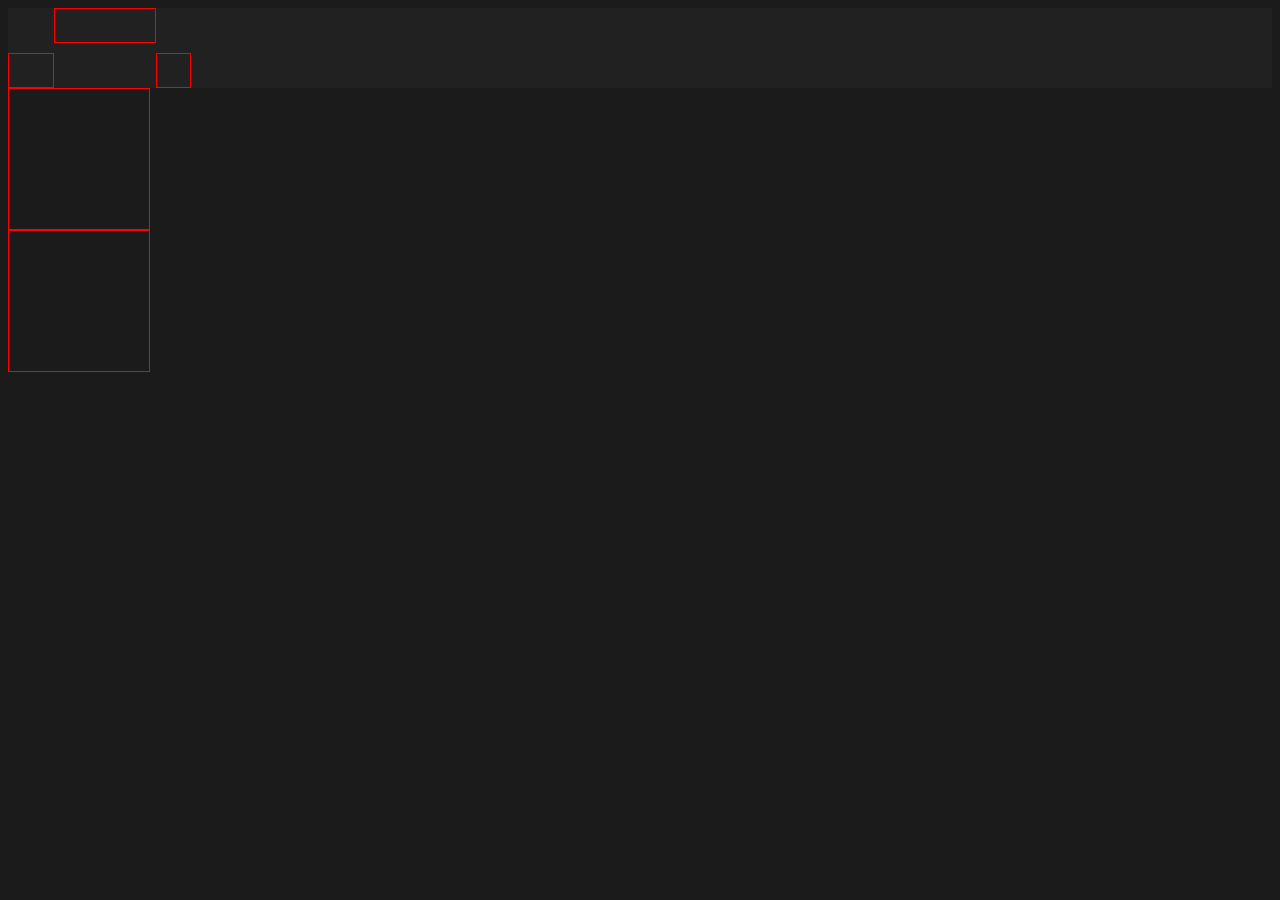
==== html/index.html @ 21bd5998 "Created index.html file used for the Menu HomePage" ====
<!DOCTYPE html>
<html lang="it">
<head>
    <meta charset="UTF-8">
    <meta name="viewport" content="width=device-width, initial-scale=1.0">
    <link href="../css/base.css" rel="stylesheet">
    <link href="../css/shared.css" rel="stylesheet">
    <link href="../css/menu.css" rel="stylesheet">
    <link href="https://cdn.jsdelivr.net/npm/bootstrap@5.3.2/dist/css/bootstrap.min.css" rel="stylesheet" integrity="sha384-T3c6CoIi6uLrA9TneNEoa7RxnatzjcDSCmG1MXxSR1GAsXEV/Dwwykc2MPK8M2HN" crossorigin="anonymous">
    <script src="https://cdn.jsdelivr.net/npm/bootstrap@5.3.2/dist/js/bootstrap.bundle.min.js" integrity="sha384-C6RzsynM9kWDrMNeT87bh95OGNyZPhcTNXj1NW7RuBCsyN/o0jlpcV8Qyq46cDfL" crossorigin="anonymous"></script>
    <title>Menu - Home</title>
</head>
<body>
    <div class="container-fluid p-0 m-0 text-center">
        <div class="row">
            <div class="col-12 lvlx-header">
                <div class="lvlx-header-hamburger">
                    
                </div>
                <div class="lvlx-header-logo">

                </div>
                <div class="lvlx-header-back-button">

                </div>
            </div>
        </div>
        <div class="row p-0 m-0">
            <div class="col p-0 m-0">
                <div class="menu-item">
                    
                </div>
            </div>
            <div class="col p-0 m-0">
                <div class="menu-item">
                    
                </div>
            </div>
        </div>
        <div class="row">
            <div class="col"></div>
            <div class="col"></div>
        </div>
        <div class="row">
            <div class="col"></div>
            <div class="col"></div>
        </div>
        <div class="row">
            <div class="col"></div>
            <div class="col"></div>
        </div>
        <div class="row">
            <div class="col"></div>
            <div class="col"></div>
        </div>
    </div>
</body>
</html>
---- css/base.css ----
body {
    background-color: #1B1B1B !important;
}
---- css/shared.css ----
.lvlx-header {
    padding: 0;
    margin: 0;
    height: 80px;
    width: 100%;
    background-color: #212121;
    display: flex;
    flex-wrap: nowrap;
    flex-flow: row;
}

.lvlx-header-hamburger {
    width: 44px;
    height: 33px;
    margin-top: auto;
    border: 1px solid red;
}

.lvlx-header-logo {
    height: 33px;
    width: 100px;
    border: 1px solid red;
}

.lvlx-header-back-button {
    width: 33px;
    height: 33px;
    margin-top: auto;
    border: 1px solid red;
}
---- css/menu.css ----
.menu-item {
    border: 1px solid red !important;
    width: 140px;
    height: 140px;
}

.menu-icon {

}
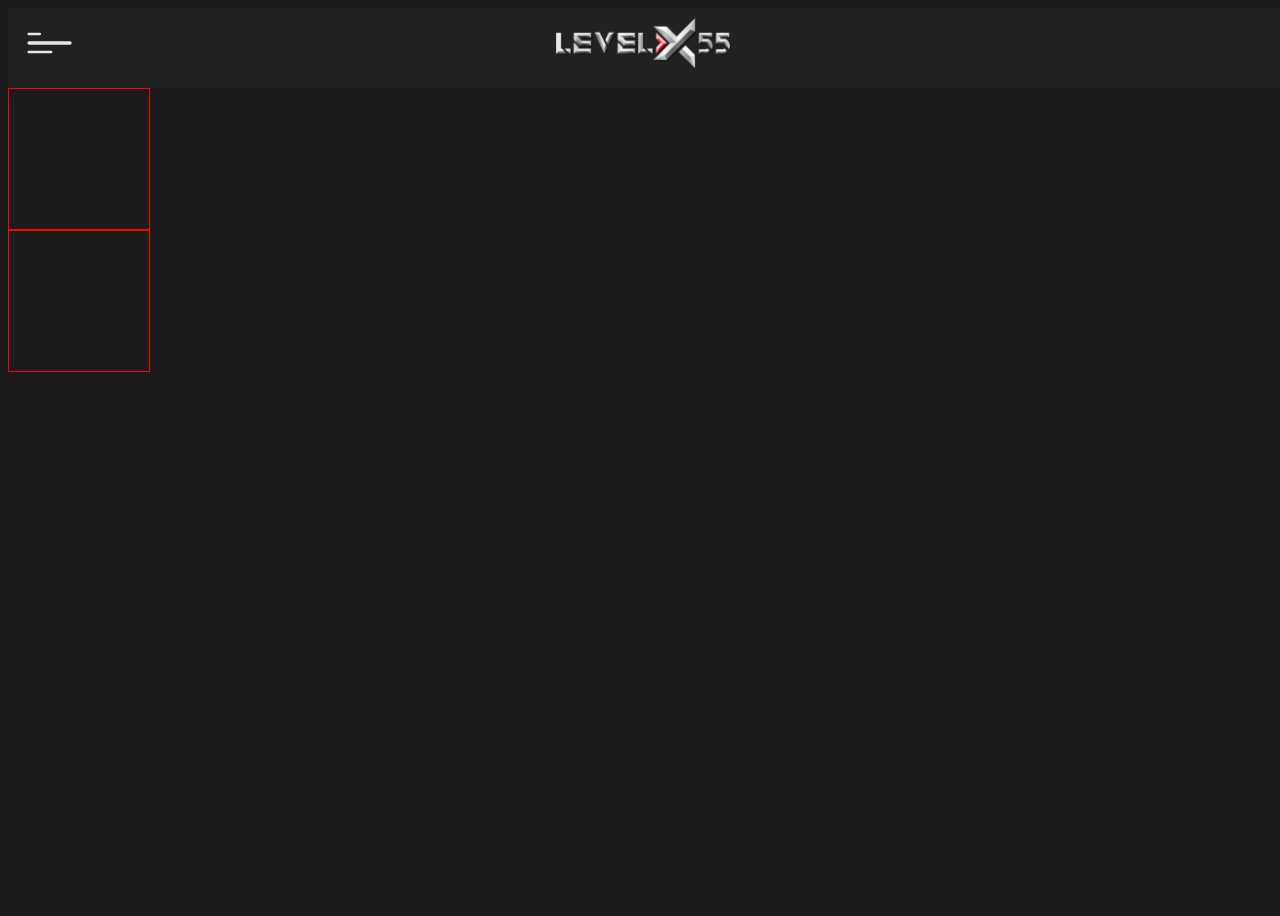
==== commit 6796ebad: "Created Header, need to add navigation" ====
--- a/html/index.html
+++ b/html/index.html
@@ -3,6 +3,13 @@
 <head>
     <meta charset="UTF-8">
     <meta name="viewport" content="width=device-width, initial-scale=1.0">
+    <link rel="manifest" href="../imgs/favicons/site.webmanifest">
+    <link rel="apple-touch-icon" href="../imgs/favicons/apple-touch-icon.png">
+    <link rel="icon" type="image/png" sizes="192x192"  href="../imgs/favicons/android-chrome-192x192.png">
+    <link rel="icon" type="image/png" sizes="512x512"  href="../imgs/favicons/android-chrome-512x512.png">
+    <link rel="icon" type="image/png" sizes="32x32"  href="../imgs/favicons/favicon-32x32.png">
+    <link rel="icon" type="image/png" sizes="16x16"  href="../imgs/favicons/favicon-16x16.png">
+    <link rel="icon" type="image/png"  href="../imgs/favicons/favicon.ico">
     <link href="../css/base.css" rel="stylesheet">
     <link href="../css/shared.css" rel="stylesheet">
     <link href="../css/menu.css" rel="stylesheet">
@@ -11,20 +18,28 @@
     <title>Menu - Home</title>
 </head>
 <body>
-    <div class="container-fluid p-0 m-0 text-center">
-        <div class="row">
-            <div class="col-12 lvlx-header">
-                <div class="lvlx-header-hamburger">
-                    
-                </div>
-                <div class="lvlx-header-logo">
-
-                </div>
-                <div class="lvlx-header-back-button">
-
-                </div>
+    <div class="container-fluid p-0 m-0">
+        <!--Header-->
+        
+        <div class="lvlx-header">
+            <div class="lvlx-header-hamburger-container">
+                <svg class="lvlx-header-hamburger" viewBox="0 0 44 34" fill="none" xmlns="http://www.w3.org/2000/svg">
+                    <rect x="3" y="8" width="12" height="2.25" rx="1.125" fill="#E8E8E9"/>
+                    <rect x="3" y="15.5" width="39" height="3" rx="1.5" fill="#E8E8E9"/>
+                    <rect x="3" y="23.75" width="22" height="2.25" rx="1.125" fill="#E8E8E9"/>
+                </svg>
+            </div>
+            <div class="lvlx-header-logo-container">
+                <img src="../imgs/levelx55-header-logo.png" alt="LevelX55 Logo" class="lvlx-header-logo">
+            </div>
+            <div class="lvlx-header-back-button-container">
+                <svg class="lvlx-header-back-button" width="40" height="40" viewBox="0 0 33 33" fill="none" xmlns="http://www.w3.org/2000/svg">
+                    <path d="M14.4375 26.8125L4.125 16.5M4.125 16.5L14.4375 6.1875M4.125 16.5H28.875" stroke="#E8E8E9" stroke-width="2" stroke-linecap="round" stroke-linejoin="round"/>
+                </svg>
             </div>
         </div>
+        
+        <!--End Header-->
         <div class="row p-0 m-0">
             <div class="col p-0 m-0">
                 <div class="menu-item">
--- a/css/base.css
+++ b/css/base.css
@@ -1,3 +1,5 @@
 body {
     background-color: #1B1B1B !important;
+    width: 100%;
+    height: 100vh;
 }--- a/css/shared.css
+++ b/css/shared.css
@@ -5,26 +5,49 @@
     width: 100%;
     background-color: #212121;
     display: flex;
-    flex-wrap: nowrap;
-    flex-flow: row;
+    flex-wrap: wrap;
+    flex-direction: row;    
+    justify-content: space-between;
+    align-content: center;
+}
+
+.lvlx-header-hamburger-container {
+    width: 50px;
+    height: 50px;
+    margin-left: 1rem;
 }
 
 .lvlx-header-hamburger {
-    width: 44px;
-    height: 33px;
-    margin-top: auto;
-    border: 1px solid red;
+    width: 50px;
+    height: 50px;
+    cursor: pointer;
 }
 
+.lvlx-header-logo-container {
+    height: 50px;
+    aspect-ratio: 180/50;
+}
 .lvlx-header-logo {
-    height: 33px;
-    width: 100px;
-    border: 1px solid red;
+    width: 100%;
+    height: 100%;
+    object-fit: contain;
+    cursor: pointer;
+}
+
+.lvlx-header-back-button-container {
+    width: 50px;
+    height: 50px;
+    margin-right: 1rem;
+    padding: 5px;
 }
 
 .lvlx-header-back-button {
-    width: 33px;
-    height: 33px;
-    margin-top: auto;
-    border: 1px solid red;
+    width: 100%;
+    height: 100%;
+    cursor: pointer;
+    display: none;
+}
+
+.lvlx-header-back-button.visible {
+    display: inline-block;
 }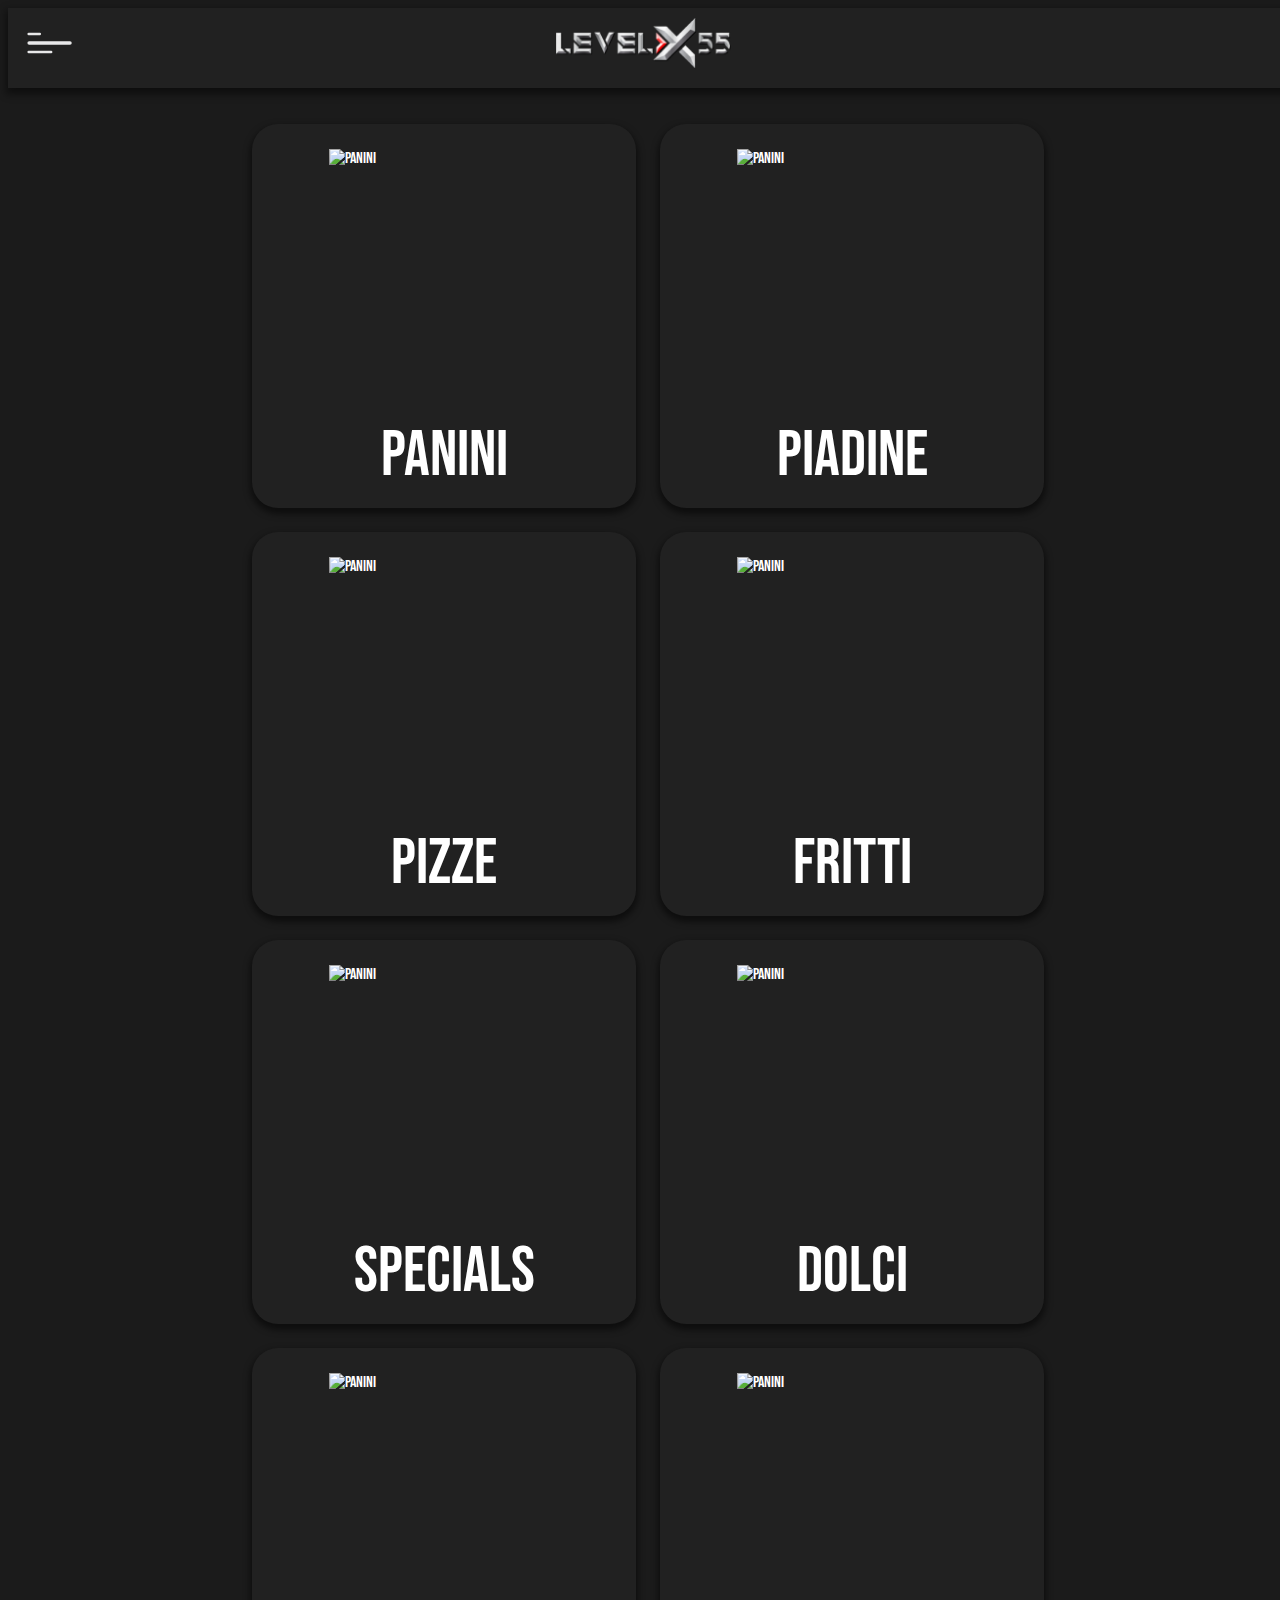
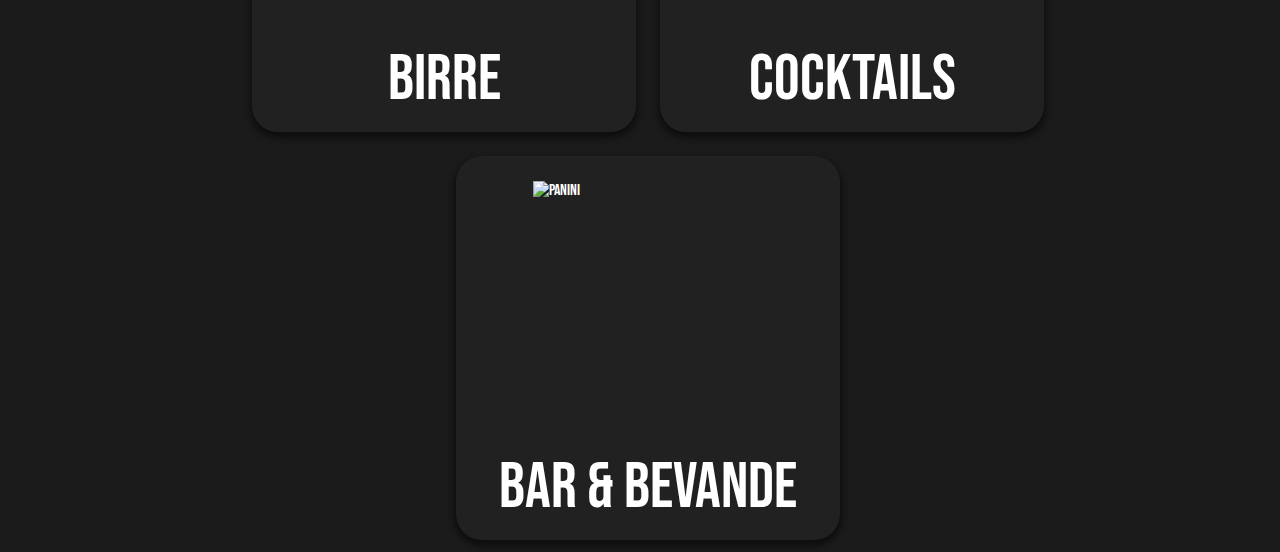
==== commit 4a2492c2: "Header and Index done." ====
--- a/html/index.html
+++ b/html/index.html
@@ -3,6 +3,7 @@
 <head>
     <meta charset="UTF-8">
     <meta name="viewport" content="width=device-width, initial-scale=1.0">
+
     <link rel="manifest" href="../imgs/favicons/site.webmanifest">
     <link rel="apple-touch-icon" href="../imgs/favicons/apple-touch-icon.png">
     <link rel="icon" type="image/png" sizes="192x192"  href="../imgs/favicons/android-chrome-192x192.png">
@@ -10,64 +11,111 @@
     <link rel="icon" type="image/png" sizes="32x32"  href="../imgs/favicons/favicon-32x32.png">
     <link rel="icon" type="image/png" sizes="16x16"  href="../imgs/favicons/favicon-16x16.png">
     <link rel="icon" type="image/png"  href="../imgs/favicons/favicon.ico">
+
+    <script src="../js/header.js" defer></script>
     <link href="../css/base.css" rel="stylesheet">
     <link href="../css/shared.css" rel="stylesheet">
     <link href="../css/menu.css" rel="stylesheet">
+
     <link href="https://cdn.jsdelivr.net/npm/bootstrap@5.3.2/dist/css/bootstrap.min.css" rel="stylesheet" integrity="sha384-T3c6CoIi6uLrA9TneNEoa7RxnatzjcDSCmG1MXxSR1GAsXEV/Dwwykc2MPK8M2HN" crossorigin="anonymous">
     <script src="https://cdn.jsdelivr.net/npm/bootstrap@5.3.2/dist/js/bootstrap.bundle.min.js" integrity="sha384-C6RzsynM9kWDrMNeT87bh95OGNyZPhcTNXj1NW7RuBCsyN/o0jlpcV8Qyq46cDfL" crossorigin="anonymous"></script>
+    
+    <link rel="preconnect" href="https://fonts.googleapis.com">
+    <link rel="preconnect" href="https://fonts.gstatic.com" crossorigin>
+    <link href="https://fonts.googleapis.com/css2?family=Bebas+Neue&display=swap" rel="stylesheet">
+
     <title>Menu - Home</title>
 </head>
 <body>
-    <div class="container-fluid p-0 m-0">
-        <!--Header-->
-        
-        <div class="lvlx-header">
-            <div class="lvlx-header-hamburger-container">
-                <svg class="lvlx-header-hamburger" viewBox="0 0 44 34" fill="none" xmlns="http://www.w3.org/2000/svg">
-                    <rect x="3" y="8" width="12" height="2.25" rx="1.125" fill="#E8E8E9"/>
-                    <rect x="3" y="15.5" width="39" height="3" rx="1.5" fill="#E8E8E9"/>
-                    <rect x="3" y="23.75" width="22" height="2.25" rx="1.125" fill="#E8E8E9"/>
-                </svg>
-            </div>
-            <div class="lvlx-header-logo-container">
+
+    <!--Header-->
+    
+    <div class="lvlx-header">
+        <div class="lvlx-header-hamburger-container">
+            <svg class="lvlx-header-hamburger" viewBox="0 0 44 34" fill="none" xmlns="http://www.w3.org/2000/svg">
+                <rect x="3" y="8" width="12" height="2.25" rx="1.125" fill="#E8E8E9"/>
+                <rect x="3" y="15.5" width="39" height="3" rx="1.5" fill="#E8E8E9"/>
+                <rect x="3" y="23.75" width="22" height="2.25" rx="1.125" fill="#E8E8E9"/>
+            </svg>
+        </div>
+        <div class="lvlx-header-logo-container">
+            <a href="">
                 <img src="../imgs/levelx55-header-logo.png" alt="LevelX55 Logo" class="lvlx-header-logo">
-            </div>
-            <div class="lvlx-header-back-button-container">
+            </a>
+        </div>
+        <div class="lvlx-header-back-button-container">
+            <a class="lvlx-header-back-button-link">
                 <svg class="lvlx-header-back-button" width="40" height="40" viewBox="0 0 33 33" fill="none" xmlns="http://www.w3.org/2000/svg">
                     <path d="M14.4375 26.8125L4.125 16.5M4.125 16.5L14.4375 6.1875M4.125 16.5H28.875" stroke="#E8E8E9" stroke-width="2" stroke-linecap="round" stroke-linejoin="round"/>
                 </svg>
-            </div>
-        </div>
-        
-        <!--End Header-->
-        <div class="row p-0 m-0">
-            <div class="col p-0 m-0">
-                <div class="menu-item">
-                    
-                </div>
-            </div>
-            <div class="col p-0 m-0">
-                <div class="menu-item">
-                    
-                </div>
-            </div>
-        </div>
-        <div class="row">
-            <div class="col"></div>
-            <div class="col"></div>
-        </div>
-        <div class="row">
-            <div class="col"></div>
-            <div class="col"></div>
-        </div>
-        <div class="row">
-            <div class="col"></div>
-            <div class="col"></div>
-        </div>
-        <div class="row">
-            <div class="col"></div>
-            <div class="col"></div>
+            </a>
         </div>
     </div>
+    
+    <!--End Header-->
+
+    <!--Menu-->
+
+    <div class="lvlx-menu-container">
+
+        <div class="lvlx-menu-row">
+            <a href="./panini.html" class="lvlx-menu-item">
+                <img src="../imgs/icons/panini-icon.png" alt="Panini" class="lvlx-menu-item-icon">
+                <div class="lvlx-menu-item-text">PANINI</div>
+            </a>
+            <a href="./piadine.html" class="lvlx-menu-item">
+                <img src="../imgs/icons/piadine-icon.png" alt="Panini" class="lvlx-menu-item-icon">
+                <div class="lvlx-menu-item-text">PIADINE</div>
+            </a>
+        </div>
+
+        <div class="lvlx-menu-row">
+            <a href="./pizze.html" class="lvlx-menu-item">
+                <img src="../imgs/icons/pizze-icon.png" alt="Panini" class="lvlx-menu-item-icon">
+                <div class="lvlx-menu-item-text">PIZZE</div>
+            </a>
+            <a href="./fritti.html" class="lvlx-menu-item">
+                <img src="../imgs/icons/fritti-icon.png" alt="Panini" class="lvlx-menu-item-icon">
+                <div class="lvlx-menu-item-text">FRITTI</div>
+            </a>
+        </div>
+
+        <div class="lvlx-menu-row">
+            <a href="./specials.html" class="lvlx-menu-item">
+                <img src="../imgs/icons/specials-icon.png" alt="Panini" class="lvlx-menu-item-icon">
+                <div class="lvlx-menu-item-text">SPECIALS</div>
+            </a>
+            <a href="./dolci.html" class="lvlx-menu-item">
+                <img src="../imgs/icons/dolci-icon.png" alt="Panini" class="lvlx-menu-item-icon">
+                <div class="lvlx-menu-item-text">DOLCI</div>
+            </a>
+        </div>
+
+        <div class="lvlx-menu-row">
+            <a href="./birre.html" class="lvlx-menu-item">
+                <img src="../imgs/icons/panini-icon.png" alt="Panini" class="lvlx-menu-item-icon">
+                <div class="lvlx-menu-item-text">BIRRE</div>
+            </a>
+            <a href="./cocktails.html" class="lvlx-menu-item">
+                <img src="../imgs/icons/piadine-icon.png" alt="Panini" class="lvlx-menu-item-icon">
+                <div class="lvlx-menu-item-text">COCKTAILS</div>
+            </a>
+        </div>
+
+        <div class="lvlx-menu-row">
+            <a href="./bar-e-bevande.html" class="lvlx-menu-item">
+                <img src="../imgs/icons/bar-e-bevande-icon.png" alt="Panini" class="lvlx-menu-item-icon">
+                <div class="lvlx-menu-item-text">BAR & BEVANDE</div>
+            </a>
+            <a href="./bubble-tea.html" class="lvlx-menu-item hidden">
+                <img src="../imgs/icons/bubble-tea-icon.png" alt="Panini" class="lvlx-menu-item-icon">
+                <div class="lvlx-menu-item-text">BUBBLE TEA</div>
+            </a>
+        </div>
+
+    </div>
+
+    <!--End Menu-->
+
 </body>
 </html>--- a/css/base.css
+++ b/css/base.css
@@ -1,5 +1,22 @@
+* {
+    font-family: 'Bebas Neue', sans-serif;
+    color: #FFFFFF;
+}
+
 body {
     background-color: #1B1B1B !important;
     width: 100%;
     height: 100vh;
-}+    background-image: url(../imgs/background-lines.svg);
+    background-repeat: no-repeat;
+    background-size: cover;
+    background-attachment: fixed;
+}
+
+a {
+    text-decoration: none!important;
+}
+
+.hidden {
+    display: none!important;
+}
--- a/css/shared.css
+++ b/css/shared.css
@@ -9,18 +9,22 @@
     flex-direction: row;    
     justify-content: space-between;
     align-content: center;
+    box-shadow: 0px 4px 8px 2px rgba(0, 0, 0, 0.49);
+    position: -webkit-sticky; /* Safari */
+    position: sticky;
+    top: 0;
 }
 
 .lvlx-header-hamburger-container {
     width: 50px;
     height: 50px;
     margin-left: 1rem;
+    cursor: pointer;
 }
 
 .lvlx-header-hamburger {
     width: 50px;
     height: 50px;
-    cursor: pointer;
 }
 
 .lvlx-header-logo-container {
@@ -48,6 +52,6 @@
     display: none;
 }
 
-.lvlx-header-back-button.visible {
+.lvlx-header-back-button-link.visible>.lvlx-header-back-button {
     display: inline-block;
 }--- a/css/menu.css
+++ b/css/menu.css
@@ -1,9 +1,49 @@
-.menu-item {
-    border: 1px solid red !important;
-    width: 140px;
-    height: 140px;
+.lvlx-menu-container {
+    width: 100%;
+    height: fit-content;
+    margin: 0;
+    padding: 24px 0 0 0;
+    display: flex;
+    flex-direction: column;
+    flex-wrap: wrap;
 }
 
-.menu-icon {
+.lvlx-menu-row {
+    width: 100%;
+    height: fit-content;
+    margin: 0;
+    padding: 0;
+    display: flex;
+    flex-direction: row;
+    flex-wrap: wrap;
+    justify-content: center;
+}
 
+.lvlx-menu-item {
+    aspect-ratio: 1/1;
+    width: 30%;
+    background-color: #212121;
+    border-radius: 26px;
+    margin: 12px;
+    box-shadow: 0px 4px 6px 2px rgba(0, 0, 0, 0.5);
+    display: flex;
+    flex-direction: row;
+    flex-wrap: wrap;
+    justify-content: center;
+    align-content: space-around;
+    cursor: pointer;
+}
+
+.lvlx-menu-item-icon {
+    aspect-ratio: 1/1;
+    width: 60%;
+}
+
+.lvlx-menu-item-text {
+    width: 100%;
+    text-align: center;
+    font-size: 5vw;
+    line-height: 4.2vw;
+    margin: 0;
+    padding: 0;
 }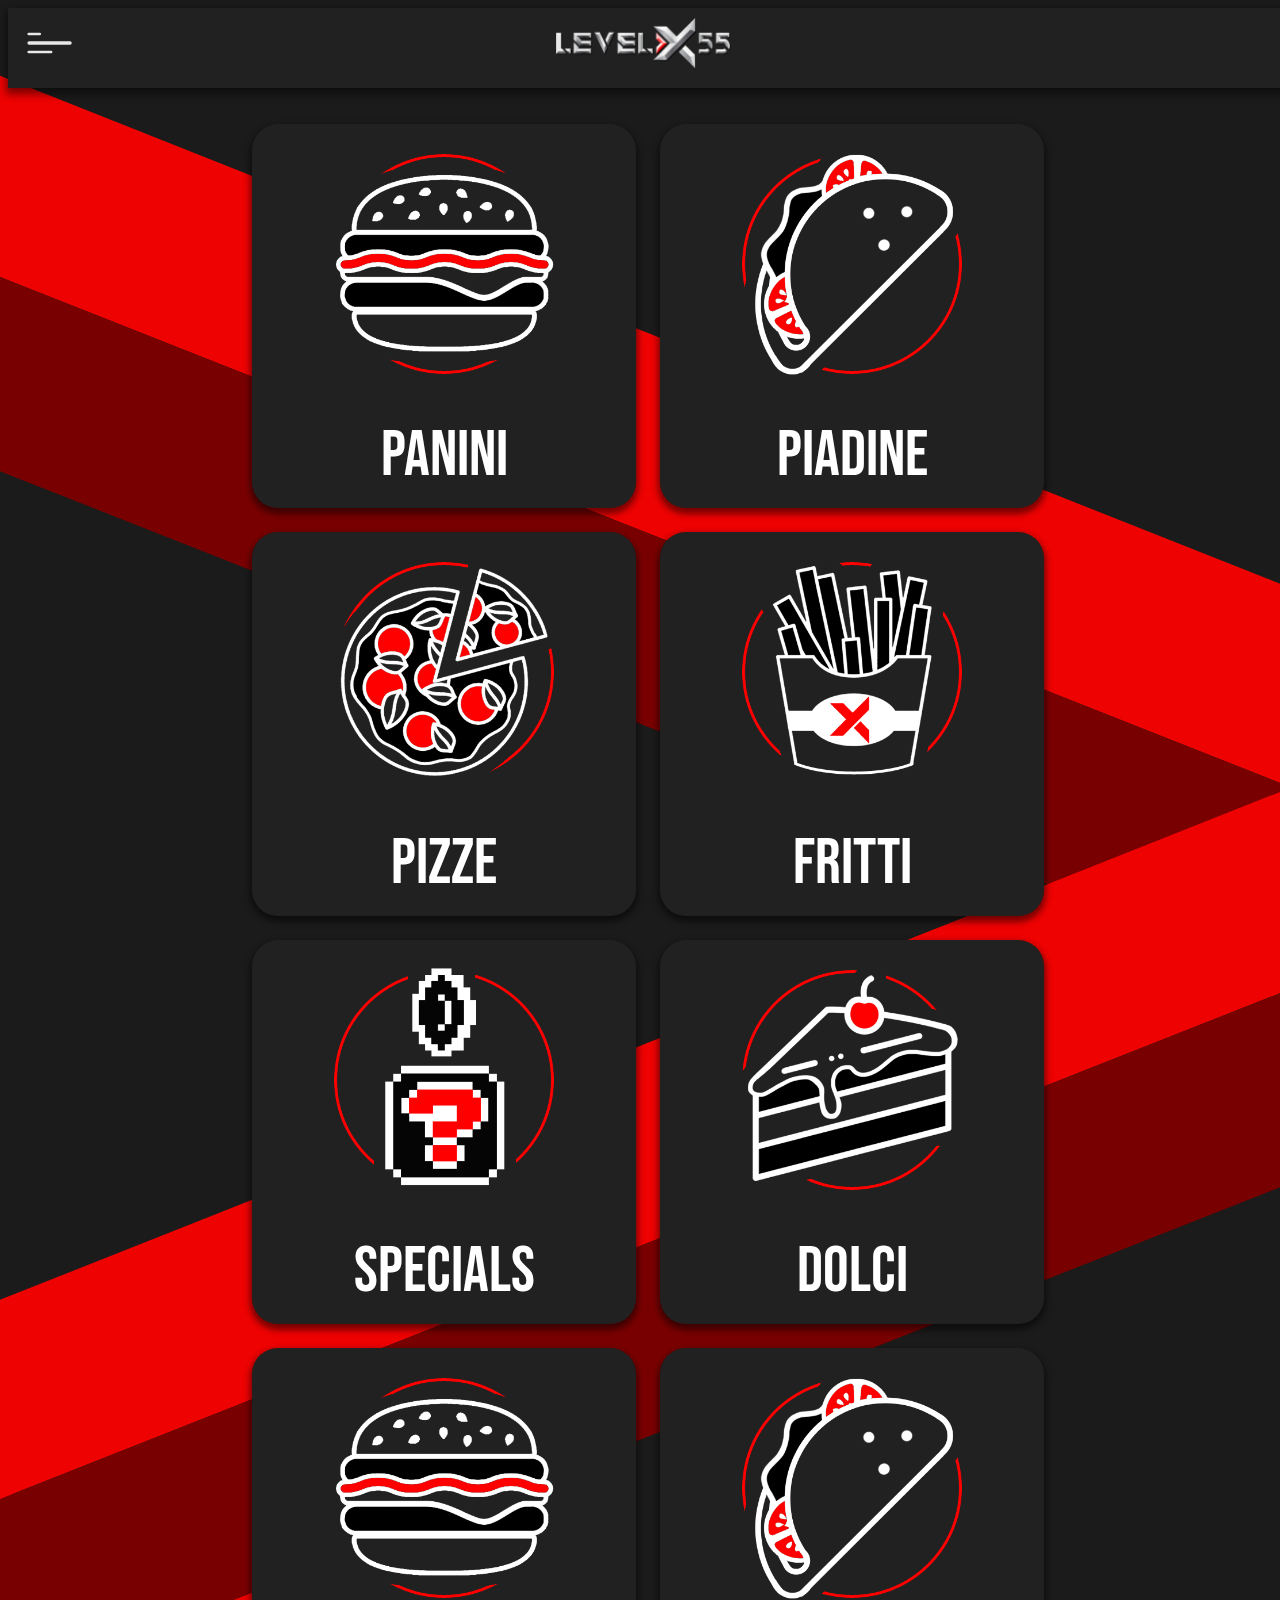
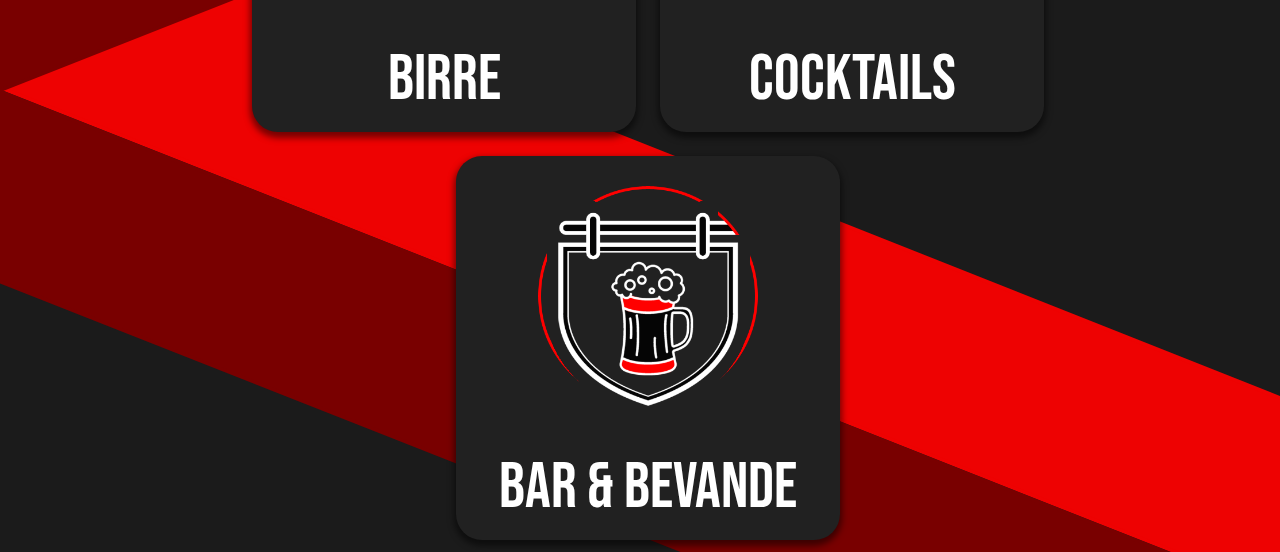
==== commit fa46d793: "Refactored base.css into shared.css to reduce css files" ====
--- a/html/index.html
+++ b/html/index.html
@@ -13,7 +13,6 @@
     <link rel="icon" type="image/png"  href="../imgs/favicons/favicon.ico">
 
     <script src="../js/header.js" defer></script>
-    <link href="../css/base.css" rel="stylesheet">
     <link href="../css/shared.css" rel="stylesheet">
     <link href="../css/menu.css" rel="stylesheet">
 
--- a/css/shared.css
+++ b/css/shared.css
@@ -1,3 +1,30 @@
+/* Reset CSS Properties */
+
+* {
+    font-family: 'Bebas Neue', sans-serif;
+    color: #FFFFFF;
+}
+
+body {
+    background-color: #1B1B1B !important;
+    width: 100%;
+    height: 100vh;
+    background-image: url(../imgs/background-lines.svg);
+    background-repeat: no-repeat;
+    background-size: cover;
+    background-attachment: fixed;
+}
+
+a {
+    text-decoration: none!important;
+}
+
+.hidden {
+    display: none!important;
+}
+
+/* Header Properties */
+
 .lvlx-header {
     padding: 0;
     margin: 0;
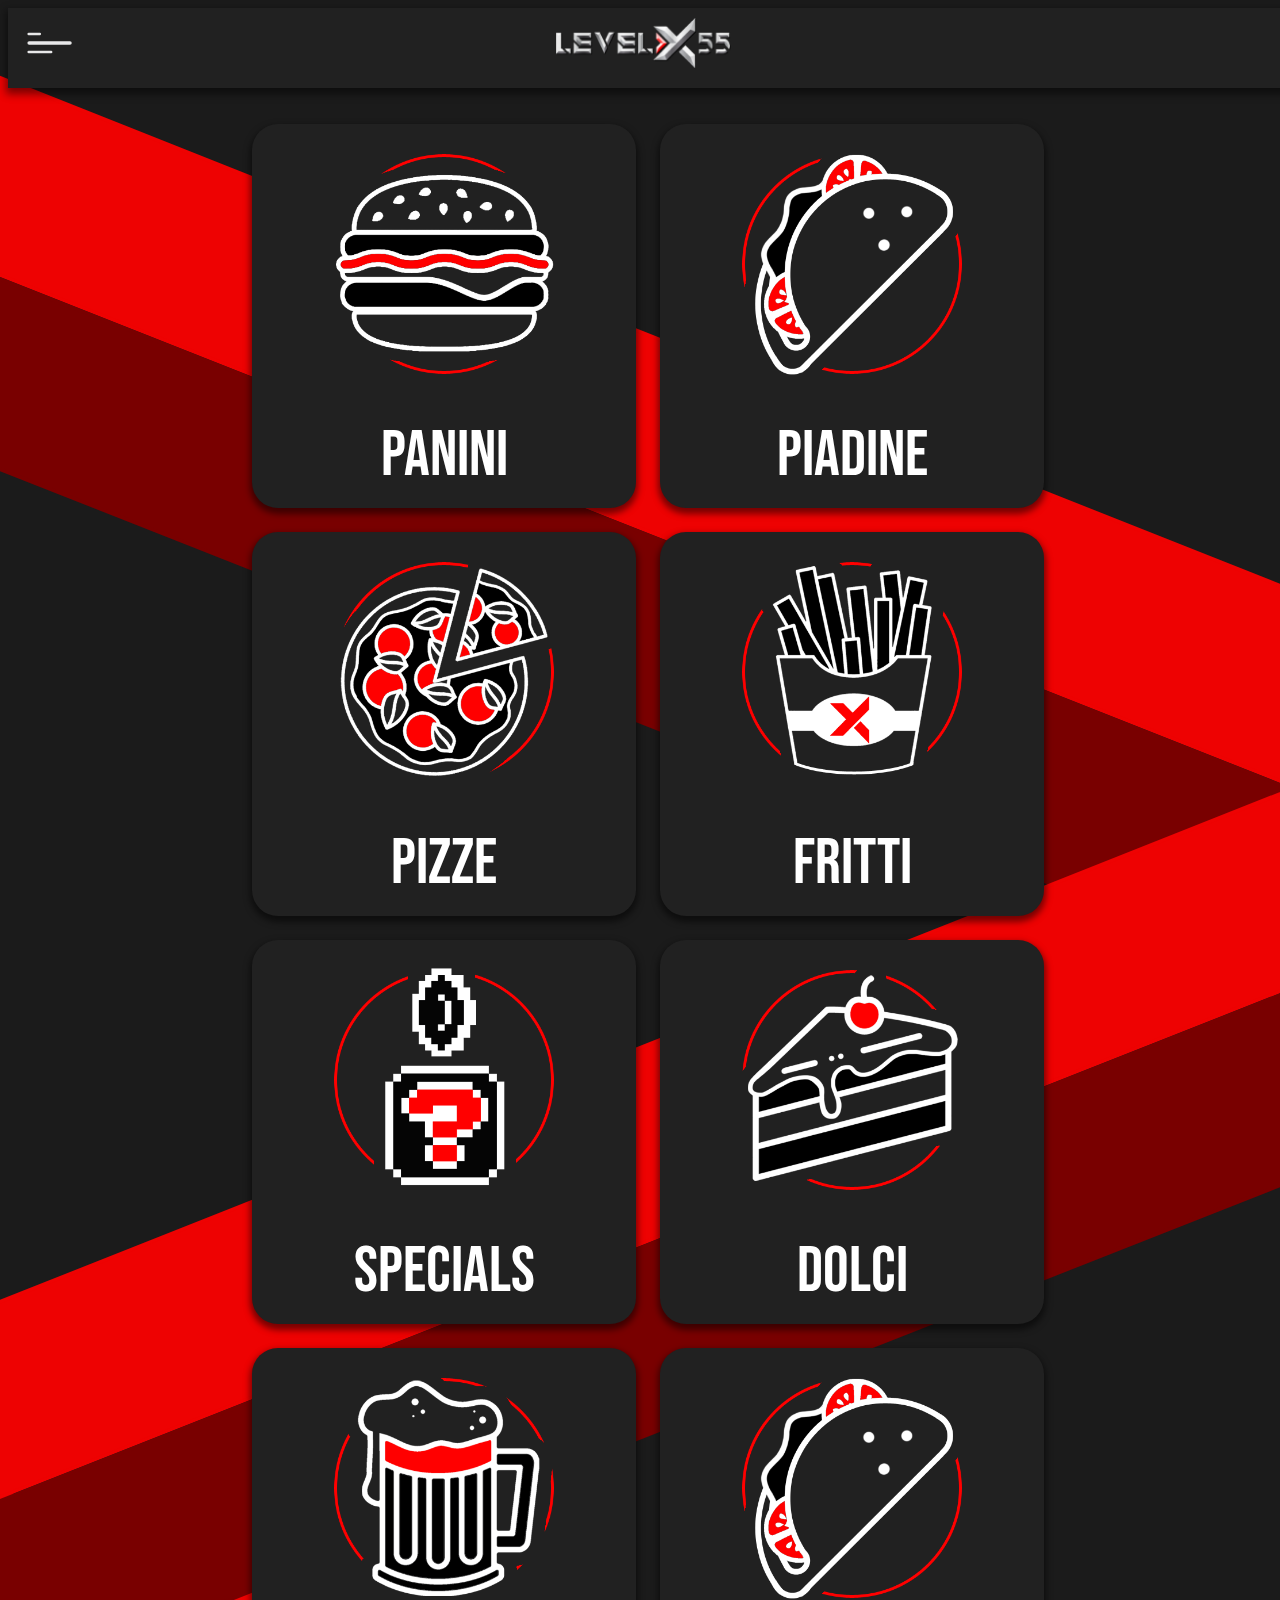
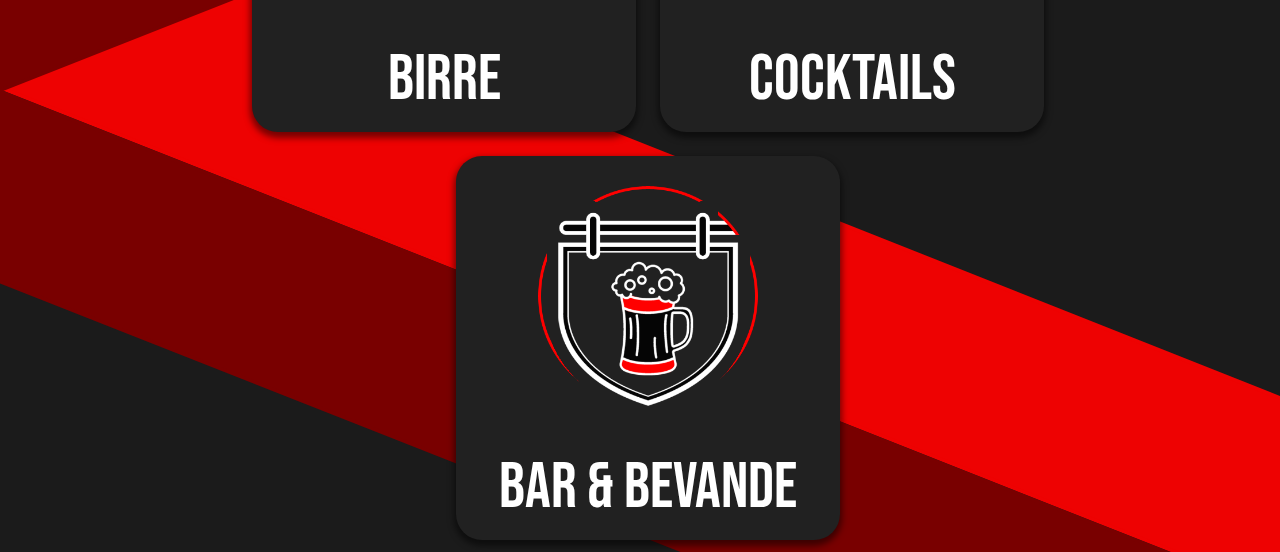
==== commit 657a6323: "Corrected Birre image link" ====
--- a/html/index.html
+++ b/html/index.html
@@ -12,7 +12,6 @@
     <link rel="icon" type="image/png" sizes="16x16"  href="../imgs/favicons/favicon-16x16.png">
     <link rel="icon" type="image/png"  href="../imgs/favicons/favicon.ico">
 
-    <script src="../js/header.js" defer></script>
     <link href="../css/shared.css" rel="stylesheet">
     <link href="../css/menu.css" rel="stylesheet">
 
@@ -43,7 +42,7 @@
             </a>
         </div>
         <div class="lvlx-header-back-button-container">
-            <a class="lvlx-header-back-button-link">
+            <a class="lvlx-header-back-button-link hidden" onclick="javascript:history.back()">
                 <svg class="lvlx-header-back-button" width="40" height="40" viewBox="0 0 33 33" fill="none" xmlns="http://www.w3.org/2000/svg">
                     <path d="M14.4375 26.8125L4.125 16.5M4.125 16.5L14.4375 6.1875M4.125 16.5H28.875" stroke="#E8E8E9" stroke-width="2" stroke-linecap="round" stroke-linejoin="round"/>
                 </svg>
@@ -92,7 +91,7 @@
 
         <div class="lvlx-menu-row">
             <a href="./birre.html" class="lvlx-menu-item">
-                <img src="../imgs/icons/panini-icon.png" alt="Panini" class="lvlx-menu-item-icon">
+                <img src="../imgs/icons/birre-icon.png" alt="Panini" class="lvlx-menu-item-icon">
                 <div class="lvlx-menu-item-text">BIRRE</div>
             </a>
             <a href="./cocktails.html" class="lvlx-menu-item">
--- a/css/shared.css
+++ b/css/shared.css
@@ -76,9 +76,64 @@
     width: 100%;
     height: 100%;
     cursor: pointer;
-    display: none;
 }
 
-.lvlx-header-back-button-link.visible>.lvlx-header-back-button {
-    display: inline-block;
+/* Cards */
+
+.lvlx-cards-container {
+    width: 100%;
+    height: fit-content;
+    margin: 0;
+    padding: 24px 0 0 0;
+    display: flex;
+    flex-direction: column;
+    flex-wrap: wrap;
+}
+
+.lvlx-card-row {
+    width: 100%;
+    height: fit-content;
+    margin: 0 0 24px 0;
+    padding: 0;
+    display: flex;
+    flex-direction: row;
+    flex-wrap: wrap;
+    justify-content: center;
+}
+
+.lvlx-card {
+    width: 95%;
+    display: flex;
+    flex-direction: row;
+    border-radius: 11px;
+    background-color: #212121;
+    padding: 16px;
+    box-shadow: 0px 4px 6px 2px rgba(0, 0, 0, 0.5);
+}
+
+.lvlx-card-icon {
+    width: 30%;
+    aspect-ratio: 1/1;
+    object-fit: contain;
+}
+
+.lvlx-card-text-container {
+    width: 70%;
+    height: 100%;
+    margin-left: 10px;
+}
+
+.lvlx-card-title {
+    width: 100%;
+    height: fit-content;
+    font-size: 6vw;
+    line-height: 5.2vw;
+    text-align: center;
+    text-transform: uppercase!important;
+}
+
+.lvlx-card-description {
+    width: 100%;
+    height: calc(100% - 16px);
+    overflow: hidden;
 }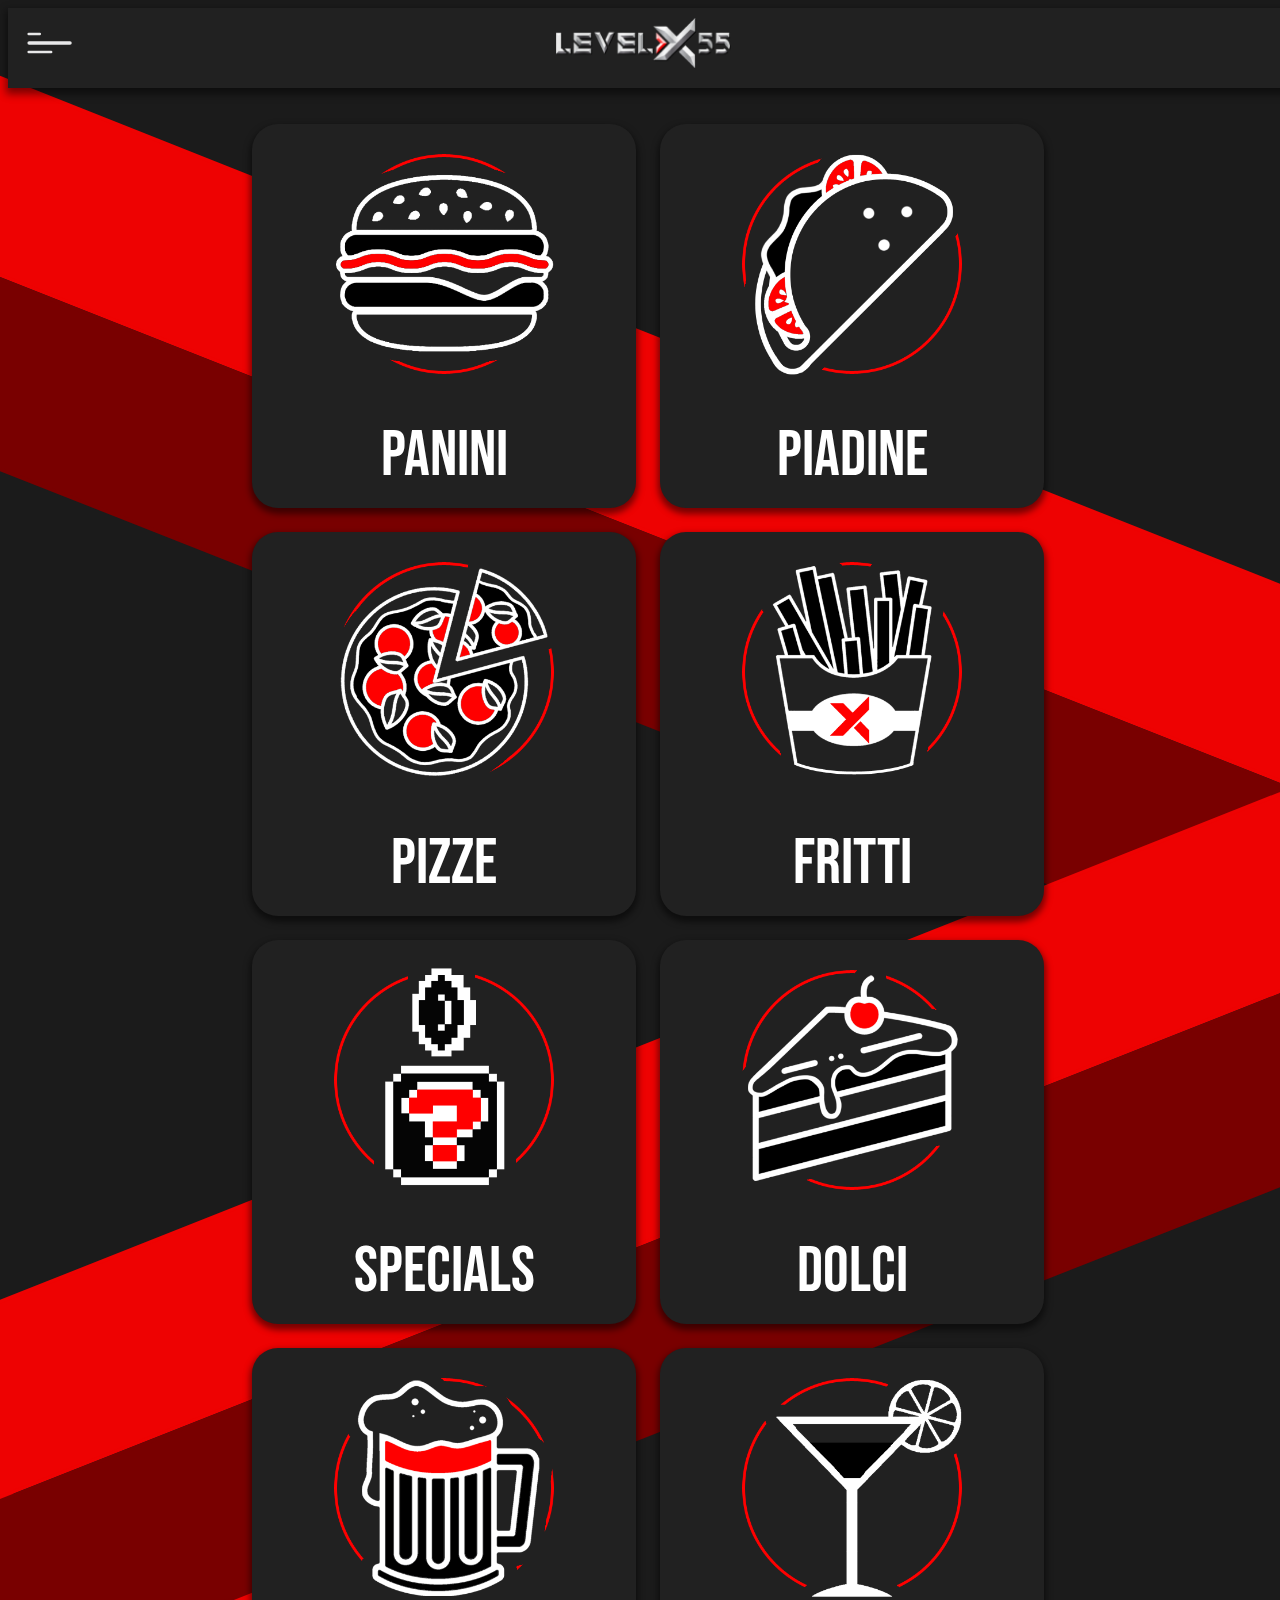
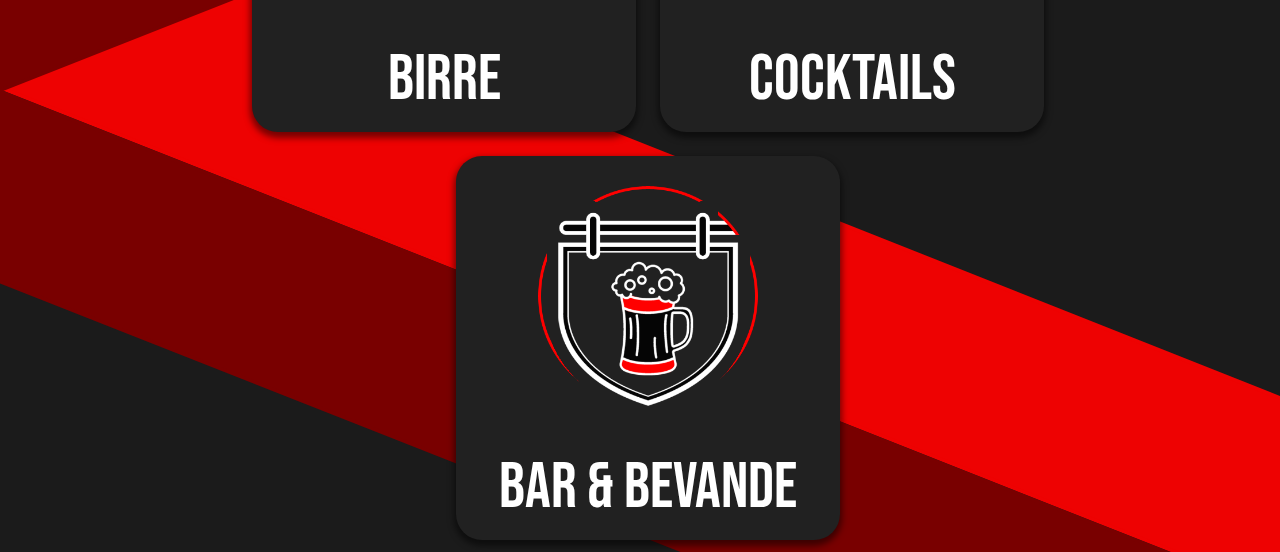
==== commit a8676c7c: "Fixed Cocktails image link" ====
--- a/html/index.html
+++ b/html/index.html
@@ -95,7 +95,7 @@
                 <div class="lvlx-menu-item-text">BIRRE</div>
             </a>
             <a href="./cocktails.html" class="lvlx-menu-item">
-                <img src="../imgs/icons/piadine-icon.png" alt="Panini" class="lvlx-menu-item-icon">
+                <img src="../imgs/icons/cocktails-icon.png" alt="Panini" class="lvlx-menu-item-icon">
                 <div class="lvlx-menu-item-text">COCKTAILS</div>
             </a>
         </div>
